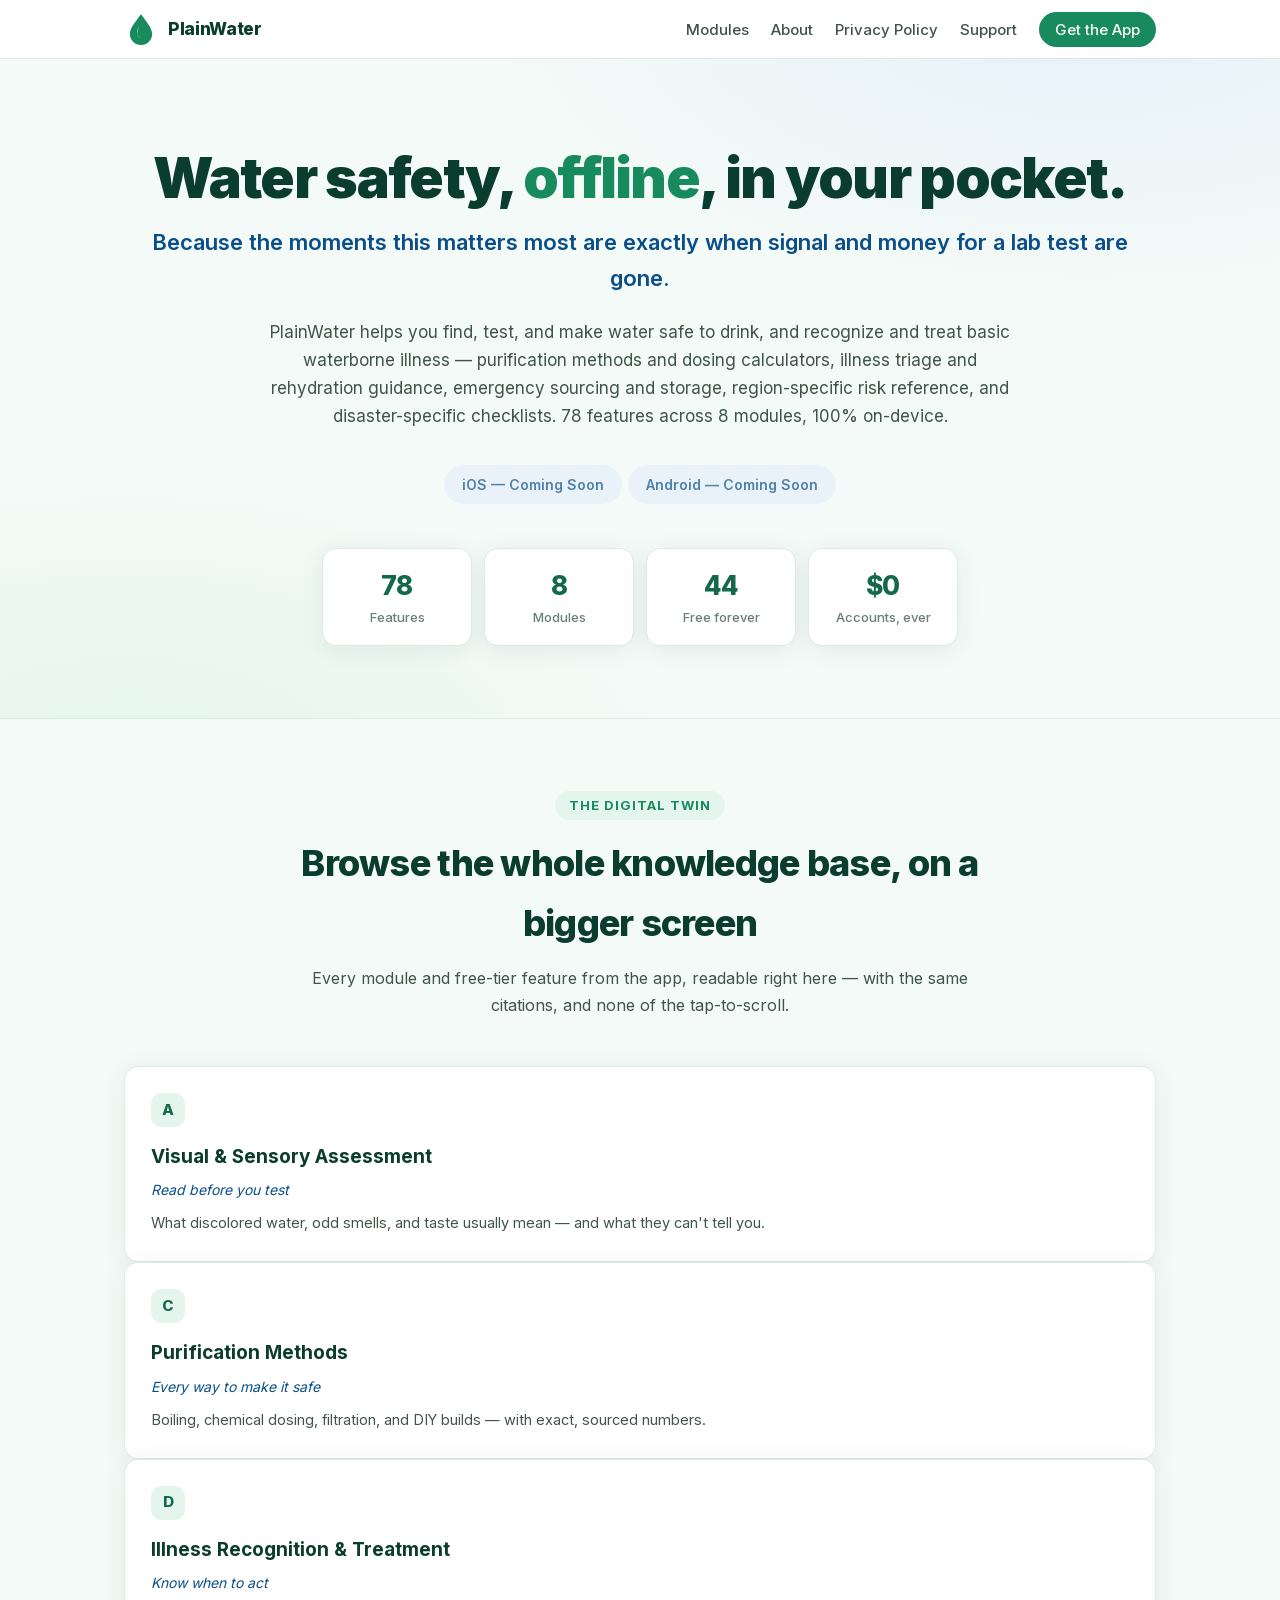
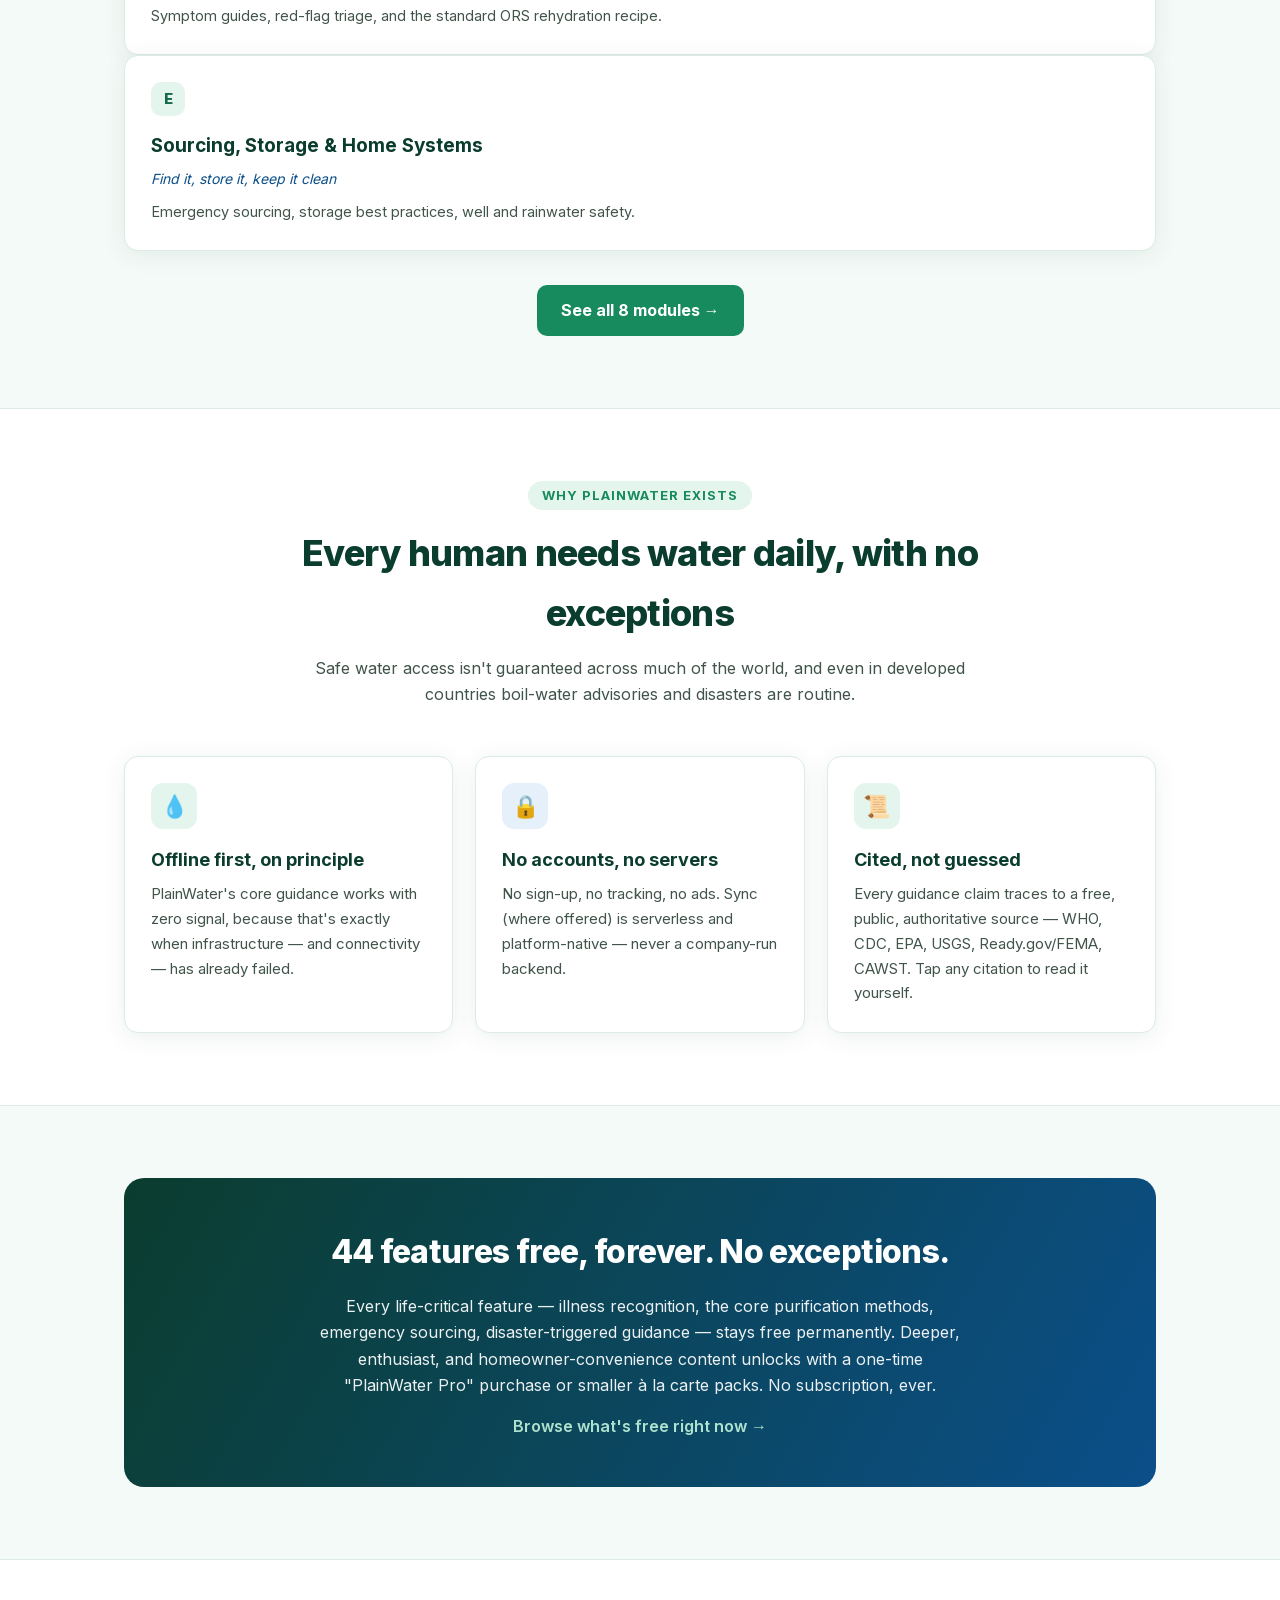
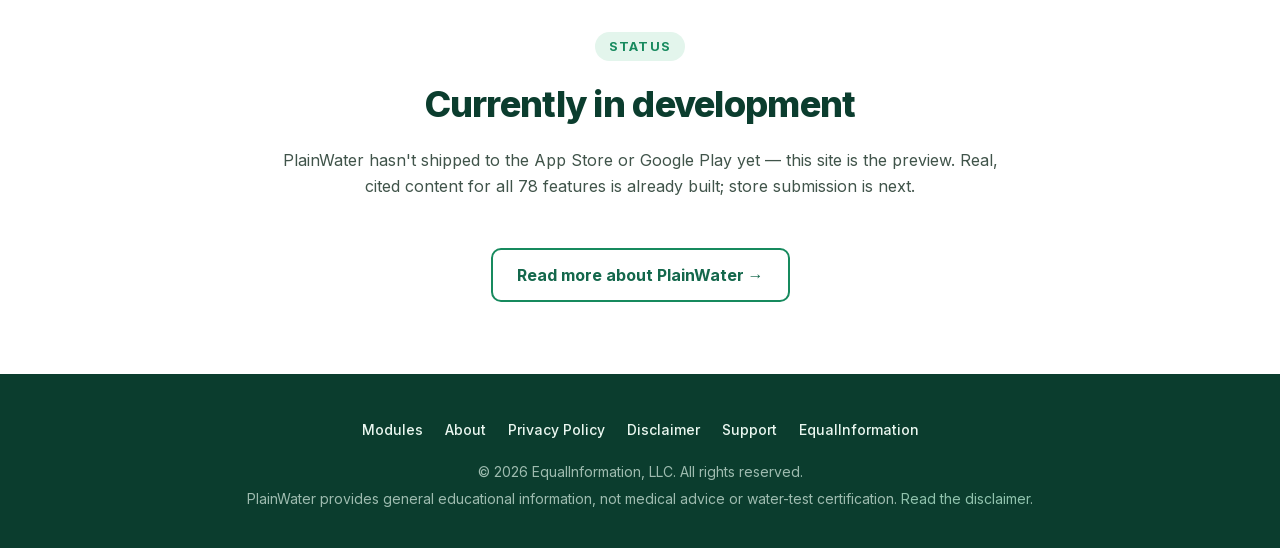
==== index.html @ 854226a3 "Build PlainWater digital-twin site: design system, legal pages, module browser Reuses nutrisize-heal" ====
<!DOCTYPE html>
<html lang="en">
<head>
    <meta charset="UTF-8">
    <meta name="viewport" content="width=device-width, initial-scale=1.0">
    <title>PlainWater — Water Safety, Offline, In Your Pocket</title>
    <meta name="description" content="Water-safety expertise — normally locked behind labs, NGOs, and public-health departments — directly in your pocket, offline. 78 features across 8 modules, free where it matters most.">
    <link rel="canonical" href="https://bpupadhyaya.github.io/plainwater-site/">
    <link rel="icon" type="image/svg+xml" href="assets/img/favicon.svg">
    <meta name="theme-color" content="#0b3d2e">
    <meta property="og:title" content="PlainWater — Water Safety, Offline, In Your Pocket">
    <meta property="og:description" content="Water-safety expertise directly in your pocket, offline — since the people who need it most often have no signal and no money for a lab test.">
    <meta property="og:url" content="https://bpupadhyaya.github.io/plainwater-site/">
    <meta property="og:type" content="website">
    <meta property="og:site_name" content="PlainWater">
    <meta name="twitter:card" content="summary">
    <link rel="stylesheet" href="assets/fonts/inter.css">
    <link rel="stylesheet" href="assets/css/style.css">
    <link rel="stylesheet" href="assets/css/modules.css">
    <script type="application/ld+json">
    {
      "@context": "https://schema.org",
      "@type": "MobileApplication",
      "name": "PlainWater",
      "description": "Offline-first water-safety app: find, test, and make water safe to drink, and recognize/treat basic waterborne illness. 78 features across 8 modules.",
      "url": "https://bpupadhyaya.github.io/plainwater-site/",
      "applicationCategory": "MedicalApplication",
      "operatingSystem": "iOS, Android",
      "offers": { "@type": "Offer", "price": "0", "priceCurrency": "USD", "description": "Free download with optional one-time premium unlocks" },
      "author": { "@type": "Organization", "name": "EqualInformation, LLC", "url": "https://equalinformation.com" }
    }
    </script>
</head>
<body>

<nav>
    <div class="nav-inner">
        <a href="./" class="nav-logo">
            <img src="assets/img/favicon.svg" alt="" width="34" height="34">
            PlainWater
        </a>
        <ul class="nav-links">
            <li><a href="modules/">Modules</a></li>
            <li><a href="about/">About</a></li>
            <li><a href="privacy/">Privacy Policy</a></li>
            <li><a href="support/">Support</a></li>
            <li><a href="#download" class="nav-cta">Get the App</a></li>
        </ul>
        <button class="mobile-menu-btn" onclick="document.querySelector('.nav-links').classList.toggle('show')" aria-label="Menu">&#9776;</button>
    </div>
</nav>

<header class="hero" id="download">
    <div class="wrap">
        <h1>Water safety, <span class="accent">offline</span>, in your pocket.</h1>
        <p class="tagline">Because the moments this matters most are exactly when signal and money for a lab test are gone.</p>
        <p class="lede">
            PlainWater helps you find, test, and make water safe to drink, and recognize and
            treat basic waterborne illness — purification methods and dosing calculators,
            illness triage and rehydration guidance, emergency sourcing and storage,
            region-specific risk reference, and disaster-specific checklists. 78 features across
            8 modules, 100% on-device.
        </p>
        <div class="store-buttons">
            <span class="platform" style="opacity:0.7;">iOS — Coming Soon</span>
            <span class="platform" style="opacity:0.7;">Android — Coming Soon</span>
        </div>
        <div class="stats">
            <div class="stat"><div class="num">78</div><div class="label">Features</div></div>
            <div class="stat"><div class="num">8</div><div class="label">Modules</div></div>
            <div class="stat"><div class="num">44</div><div class="label">Free forever</div></div>
            <div class="stat"><div class="num">$0</div><div class="label">Accounts, ever</div></div>
        </div>
    </div>
</header>

<section class="tint" id="browse">
    <div class="wrap">
        <div class="section-head">
            <span class="kicker">The digital twin</span>
            <h2>Browse the whole knowledge base, on a bigger screen</h2>
            <p>Every module and free-tier feature from the app, readable right here — with the same citations, and none of the tap-to-scroll.</p>
        </div>
        <div class="module-grid">
            <a class="module-card" href="modules/a/"><span class="m-letter">A</span><h3>Visual &amp; Sensory Assessment</h3><p class="m-tagline">Read before you test</p><p>What discolored water, odd smells, and taste usually mean — and what they can't tell you.</p></a>
            <a class="module-card" href="modules/c/"><span class="m-letter">C</span><h3>Purification Methods</h3><p class="m-tagline">Every way to make it safe</p><p>Boiling, chemical dosing, filtration, and DIY builds — with exact, sourced numbers.</p></a>
            <a class="module-card" href="modules/d/"><span class="m-letter">D</span><h3>Illness Recognition &amp; Treatment</h3><p class="m-tagline">Know when to act</p><p>Symptom guides, red-flag triage, and the standard ORS rehydration recipe.</p></a>
            <a class="module-card" href="modules/e/"><span class="m-letter">E</span><h3>Sourcing, Storage &amp; Home Systems</h3><p class="m-tagline">Find it, store it, keep it clean</p><p>Emergency sourcing, storage best practices, well and rainwater safety.</p></a>
        </div>
        <div style="text-align:center; margin-top:34px;">
            <a class="btn" href="modules/">See all 8 modules &rarr;</a>
        </div>
    </div>
</section>

<section id="why">
    <div class="wrap">
        <div class="section-head">
            <span class="kicker">Why PlainWater exists</span>
            <h2>Every human needs water daily, with no exceptions</h2>
            <p>Safe water access isn't guaranteed across much of the world, and even in developed countries boil-water advisories and disasters are routine.</p>
        </div>
        <div class="grid">
            <div class="card">
                <div class="icon">&#128167;</div>
                <h3>Offline first, on principle</h3>
                <p>PlainWater's core guidance works with zero signal, because that's exactly when infrastructure — and connectivity — has already failed.</p>
            </div>
            <div class="card">
                <div class="icon blue">&#128274;</div>
                <h3>No accounts, no servers</h3>
                <p>No sign-up, no tracking, no ads. Sync (where offered) is serverless and platform-native — never a company-run backend.</p>
            </div>
            <div class="card">
                <div class="icon">&#128220;</div>
                <h3>Cited, not guessed</h3>
                <p>Every guidance claim traces to a free, public, authoritative source — WHO, CDC, EPA, USGS, Ready.gov/FEMA, CAWST. Tap any citation to read it yourself.</p>
            </div>
        </div>
    </div>
</section>

<section class="tint">
    <div class="wrap">
        <div class="privacy-banner">
            <h2>44 features free, forever. No exceptions.</h2>
            <p>
                Every life-critical feature — illness recognition, the core purification methods,
                emergency sourcing, disaster-triggered guidance — stays free permanently. Deeper,
                enthusiast, and homeowner-convenience content unlocks with a one-time
                "PlainWater Pro" purchase or smaller à la carte packs. No subscription, ever.
            </p>
            <p><a href="modules/">Browse what's free right now &rarr;</a></p>
        </div>
    </div>
</section>

<section>
    <div class="wrap" style="text-align:center;">
        <div class="section-head">
            <span class="kicker">Status</span>
            <h2>Currently in development</h2>
            <p>PlainWater hasn't shipped to the App Store or Google Play yet — this site is the preview. Real, cited content for all 78 features is already built; store submission is next.</p>
        </div>
        <a class="btn outline" href="about/">Read more about PlainWater &rarr;</a>
    </div>
</section>

<footer>
    <div class="footer-inner">
        <ul class="footer-links">
            <li><a href="modules/">Modules</a></li>
            <li><a href="about/">About</a></li>
            <li><a href="privacy/">Privacy Policy</a></li>
            <li><a href="disclaimer/">Disclaimer</a></li>
            <li><a href="support/">Support</a></li>
            <li><a href="https://equalinformation.com" target="_blank" rel="noopener">EqualInformation</a></li>
        </ul>
        <p class="footer-copy">
            &copy; 2026 EqualInformation, LLC. All rights reserved.<br>
            PlainWater provides general educational information, not medical advice or water-test certification. <a href="disclaimer/">Read the disclaimer</a>.
        </p>
    </div>
</footer>

</body>
</html>
---- assets/fonts/inter.css ----
/* Inter variable font (latin subset) — self-hosted, no third-party requests.
   Single variable file covers all weights 100–900. */
@font-face {
    font-family: 'Inter';
    font-style: normal;
    font-weight: 100 900;
    font-display: swap;
    src: url(inter-latin-var.woff2) format('woff2');
    unicode-range: U+0000-00FF, U+0131, U+0152-0153, U+02BB-02BC, U+02C6, U+02DA, U+02DC, U+0304, U+0308, U+0329, U+2000-206F, U+20AC, U+2122, U+2191, U+2193, U+2212, U+2215, U+FEFF, U+FFFD;
}
---- assets/css/style.css ----
/* Nutrisize Health — brand stylesheet
   Palette: clinical blue (trust/health) + traffic-light greens (go/healthy) */

:root {
    --green-900: #0b3d2e;
    --green-700: #14684c;
    --green-600: #178a5e;
    --green-500: #1fa971;
    --green-100: #e3f5ec;
    --blue-700: #0b4f8a;
    --blue-600: #1268b3;
    --blue-100: #e5f0fa;
    --amber-500: #d97706;
    --red-500: #dc2626;
    --ink: #12211b;
    --ink-soft: #40544a;
    --ink-faint: #6b7f74;
    --paper: #ffffff;
    --paper-tint: #f4faf7;
    --line: #dcebe3;
    --radius: 14px;
    --shadow: 0 4px 24px rgba(11, 61, 46, 0.08);
    --maxw: 1080px;
}

* { margin: 0; padding: 0; box-sizing: border-box; }

html { scroll-behavior: smooth; }

body {
    font-family: 'Inter', -apple-system, BlinkMacSystemFont, 'Segoe UI', Roboto, sans-serif;
    color: var(--ink);
    background: var(--paper);
    line-height: 1.65;
    -webkit-font-smoothing: antialiased;
}

img { max-width: 100%; }

a { color: var(--blue-600); text-decoration: none; }
a:hover { text-decoration: underline; }

.wrap { max-width: var(--maxw); margin: 0 auto; padding: 0 24px; }

/* ---------- Navigation ---------- */
nav {
    position: sticky; top: 0; z-index: 50;
    background: rgba(255, 255, 255, 0.92);
    backdrop-filter: blur(10px);
    border-bottom: 1px solid var(--line);
}
.nav-inner {
    max-width: var(--maxw); margin: 0 auto; padding: 12px 24px;
    display: flex; align-items: center; gap: 28px;
}
.nav-logo {
    display: flex; align-items: center; gap: 10px;
    font-weight: 800; font-size: 17px; color: var(--green-900);
    letter-spacing: -0.02em;
}
.nav-logo:hover { text-decoration: none; }
.nav-logo img { width: 34px; height: 34px; border-radius: 8px; }
.nav-links {
    display: flex; gap: 22px; list-style: none; margin-left: auto; align-items: center;
}
.nav-links a { color: var(--ink-soft); font-size: 15px; font-weight: 500; }
.nav-links a:hover { color: var(--green-700); text-decoration: none; }
.nav-cta {
    background: var(--green-600); color: #fff !important;
    padding: 8px 16px; border-radius: 999px; font-weight: 600;
}
.nav-cta:hover { background: var(--green-700); }
.mobile-menu-btn {
    display: none; margin-left: auto; background: none; border: none;
    font-size: 24px; color: var(--green-900); cursor: pointer;
}

/* ---------- Hero ---------- */
.hero {
    background:
        radial-gradient(1000px 500px at 85% -10%, var(--blue-100) 0%, transparent 60%),
        radial-gradient(900px 500px at 10% 110%, var(--green-100) 0%, transparent 60%),
        var(--paper-tint);
    padding: 88px 0 72px;
    text-align: center;
}
.hero-sub { padding: 56px 0 40px; }

/* Breadcrumb trail — climb back to any ancestor without the browser back button. */
.crumbs { background: #fff; border-bottom: 1px solid var(--line); }
.crumbs .wrap { padding: 11px 24px; font-size: 13px; color: var(--ink-faint);
  display: flex; flex-wrap: wrap; align-items: center; gap: 2px 0; }
.crumbs a { color: var(--green-700); font-weight: 600; text-decoration: none; }
.crumbs a:hover { text-decoration: underline; }
.crumbs .sep { margin: 0 9px; color: #b9c9c0; }
.crumbs .current { color: var(--ink-soft); }
.hero h1 {
    font-size: clamp(34px, 5.5vw, 56px);
    font-weight: 900; letter-spacing: -0.03em; line-height: 1.12;
    color: var(--green-900);
}
.hero h1 .accent { color: var(--green-600); }
.hero .tagline {
    margin-top: 14px; font-size: clamp(17px, 2.4vw, 22px);
    font-weight: 600; color: var(--blue-700);
}
.hero .lede {
    margin: 22px auto 0; max-width: 760px;
    font-size: 17px; color: var(--ink-soft);
}

/* Store badges (official Apple/Google artwork; Play PNG has built-in padding,
   so it renders taller to visually match the App Store badge) */
.store-buttons {
    margin-top: 34px; display: flex; gap: 6px; justify-content: center;
    align-items: center; flex-wrap: wrap;
}
.store-buttons a:hover { opacity: 0.85; }
.badge-ios { height: 54px; width: auto; display: block; }
.badge-play { height: 80px; width: auto; display: block; }

/* Stats band */
.stats {
    display: flex; justify-content: center; gap: 12px; flex-wrap: wrap;
    margin-top: 44px;
}
.stat {
    background: #fff; border: 1px solid var(--line); border-radius: var(--radius);
    box-shadow: var(--shadow); padding: 16px 22px; min-width: 150px;
}
.stat .num { font-size: 26px; font-weight: 800; color: var(--green-700); letter-spacing: -0.02em; }
.stat .label { font-size: 13px; color: var(--ink-faint); font-weight: 500; }

/* ---------- Sections ---------- */
section { padding: 72px 0; }
section.tint { background: var(--paper-tint); border-top: 1px solid var(--line); border-bottom: 1px solid var(--line); }
.section-head { text-align: center; max-width: 720px; margin: 0 auto 48px; }
.section-head .kicker {
    display: inline-block; font-size: 13px; font-weight: 700; letter-spacing: 0.08em;
    text-transform: uppercase; color: var(--green-600);
    background: var(--green-100); border-radius: 999px; padding: 4px 14px; margin-bottom: 14px;
}
.section-head h2 { font-size: clamp(26px, 4vw, 36px); font-weight: 800; letter-spacing: -0.02em; color: var(--green-900); }
.section-head p { margin-top: 12px; color: var(--ink-soft); }

/* Feature grid */
.grid { display: grid; grid-template-columns: repeat(3, 1fr); gap: 22px; }
.card {
    background: #fff; border: 1px solid var(--line); border-radius: var(--radius);
    box-shadow: var(--shadow); padding: 26px;
}
.card .icon {
    width: 46px; height: 46px; border-radius: 12px; display: flex;
    align-items: center; justify-content: center; font-size: 22px;
    background: var(--green-100); margin-bottom: 16px;
}
.card .icon.blue { background: var(--blue-100); }
.card h3 { font-size: 18px; font-weight: 700; color: var(--green-900); margin-bottom: 8px; }
.card p { font-size: 15px; color: var(--ink-soft); }

/* App screenshots strip */
.screens-strip {
    display: grid; grid-template-columns: repeat(4, 1fr); gap: 26px;
    max-width: 980px; margin: 0 auto;
}
.phone {
    margin: 0; text-align: center;
}
.phone img {
    width: 100%; height: auto; display: block;
    border-radius: 26px;
    border: 6px solid #10241c;
    box-shadow: 0 12px 34px rgba(11, 61, 46, 0.25);
    background: #000;
}
.phone figcaption {
    margin-top: 12px; font-size: 14px; font-weight: 600; color: var(--ink-soft);
}
@media (max-width: 860px) {
    .screens-strip { grid-template-columns: repeat(2, 1fr); max-width: 480px; }
}

/* Traffic light strip */
.traffic {
    display: flex; align-items: center; justify-content: center;
    gap: 10px; margin-top: 20px; font-size: 14px; color: var(--ink-soft); flex-wrap: wrap;
}
.dot { width: 12px; height: 12px; border-radius: 50%; display: inline-block; }
.dot.g { background: var(--green-600); }
.dot.y { background: var(--amber-500); }
.dot.r { background: var(--red-500); }

/* KPI chips */
.chips { display: flex; flex-wrap: wrap; gap: 10px; justify-content: center; }
.chip {
    background: #fff; border: 1px solid var(--line); border-radius: 999px;
    padding: 8px 16px; font-size: 14px; font-weight: 600; color: var(--green-800, #0f5b40);
}

/* Platforms */
.platforms { display: flex; flex-wrap: wrap; gap: 12px; justify-content: center; }
.platform {
    background: var(--blue-100); color: var(--blue-700);
    border-radius: 999px; padding: 8px 18px; font-weight: 600; font-size: 14px;
}

/* Privacy banner */
.privacy-banner {
    background: linear-gradient(120deg, var(--green-900), var(--blue-700));
    color: #fff; border-radius: 20px; padding: 48px 40px; text-align: center;
}
.privacy-banner h2 { font-size: clamp(24px, 3.6vw, 32px); font-weight: 800; letter-spacing: -0.02em; }
.privacy-banner p { margin: 14px auto 0; max-width: 640px; opacity: 0.92; }
.privacy-banner a { color: #bdf0d8; font-weight: 600; }

/* ---------- Content pages (privacy, disclaimer, support) ---------- */
.page-title { padding: 56px 0 8px; }
.page-title h1 { font-size: clamp(28px, 4.5vw, 40px); font-weight: 800; letter-spacing: -0.02em; color: var(--green-900); }
.page-title .meta { color: var(--ink-faint); margin-top: 8px; font-size: 14px; }
.content { padding: 32px 0 72px; max-width: 800px; }
.content h2, .content h3 { color: var(--green-900); margin: 32px 0 10px; letter-spacing: -0.01em; }
.content h3 { font-size: 19px; }
.content p, .content li { color: var(--ink-soft); font-size: 15.5px; }
.content ul { padding-left: 22px; margin: 10px 0; }
.content li { margin: 6px 0; }
.policy-number {
    display: inline-flex; align-items: center; justify-content: center;
    width: 26px; height: 26px; border-radius: 8px; margin-right: 8px;
    background: var(--green-100); color: var(--green-700);
    font-size: 13px; font-weight: 700; vertical-align: 2px;
}
.notice {
    background: var(--blue-100); border: 1px solid #cbe1f5; border-radius: var(--radius);
    padding: 18px 22px; margin: 20px 0; color: var(--blue-700); font-size: 15px;
}

/* Buttons */
.btn {
    display: inline-block; background: var(--green-600); color: #fff;
    border-radius: 10px; padding: 12px 24px; font-weight: 700;
}
.btn:hover { background: var(--green-700); text-decoration: none; }
.btn.outline { background: transparent; border: 2px solid var(--green-600); color: var(--green-700); }

/* ---------- Footer ---------- */
footer {
    background: var(--green-900); color: #cfe6db; padding: 44px 0 36px;
    font-size: 14px;
}
.footer-inner { max-width: var(--maxw); margin: 0 auto; padding: 0 24px; text-align: center; }
.footer-links { list-style: none; display: flex; gap: 22px; justify-content: center; flex-wrap: wrap; margin-bottom: 18px; }
.footer-links a { color: #eaf7f0; font-weight: 500; }
.footer-social { display: flex; gap: 20px; justify-content: center; align-items: center; flex-wrap: wrap; margin-bottom: 18px; }
.footer-social a { color: #bdf0d8; display: inline-flex; transition: color .15s, transform .15s; }
.footer-social a:hover { color: #ffffff; transform: translateY(-1px); }
.footer-social svg { width: 21px; height: 21px; fill: currentColor; display: block; }
.footer-copy { opacity: 0.75; line-height: 1.9; }
.footer-copy a { color: #bdf0d8; }

/* ---------- Responsive ---------- */
@media (max-width: 860px) {
    .grid { grid-template-columns: repeat(2, 1fr); }
}
@media (max-width: 768px) {
    .nav-links {
        display: none; position: absolute; top: 100%; left: 0; right: 0;
        background: #fff; border-bottom: 1px solid var(--line);
        flex-direction: column; padding: 16px 24px; gap: 14px; align-items: flex-start;
    }
    .nav-links.show { display: flex; }
    .mobile-menu-btn { display: block; }
}
@media (max-width: 560px) {
    .grid { grid-template-columns: 1fr; }
    .hero { padding: 60px 0 52px; }
}
---- assets/css/modules.css ----
/* PlainWater module/feature browser — extends style.css's token system.
   No new colors introduced; reuses --green-*/--blue-*/--amber-500/--red-500. */

.module-grid { display: grid; grid-template-columns: repeat(2, 1fr); gap: 20px; }
.module-card {
    display: block; background: #fff; border: 1px solid var(--line);
    border-radius: var(--radius); box-shadow: var(--shadow); padding: 26px;
}
.module-card:hover { text-decoration: none; border-color: var(--green-500); }
.module-card .m-letter {
    display: inline-flex; align-items: center; justify-content: center;
    width: 34px; height: 34px; border-radius: 10px; background: var(--green-100);
    color: var(--green-700); font-weight: 800; font-size: 15px; margin-bottom: 14px;
}
.module-card h3 { font-size: 19px; font-weight: 700; color: var(--green-900); margin-bottom: 6px; }
.module-card .m-tagline { font-size: 14px; font-style: italic; color: var(--blue-700); margin-bottom: 10px; }
.module-card p { font-size: 14.5px; color: var(--ink-soft); }
.module-card .m-counts { margin-top: 14px; font-size: 13px; color: var(--ink-faint); font-weight: 600; }

.feature-list { display: flex; flex-direction: column; gap: 16px; margin-top: 28px; }
.feature-card {
    background: #fff; border: 1px solid var(--line); border-radius: var(--radius);
    box-shadow: var(--shadow); padding: 22px 26px;
}
.feature-card h3 { font-size: 17px; font-weight: 700; color: var(--green-900); margin-bottom: 4px; }
.feature-card .f-summary { font-size: 14.5px; color: var(--ink-soft); margin-bottom: 4px; }
.feature-tier {
    display: inline-block; font-size: 11px; font-weight: 700; letter-spacing: 0.04em;
    text-transform: uppercase; border-radius: 999px; padding: 3px 10px; margin-bottom: 10px;
}
.feature-tier.free { background: var(--green-100); color: var(--green-700); }
.feature-tier.premium { background: #fdf1e0; color: var(--amber-500); }

.feature-entries { margin-top: 14px; display: flex; flex-direction: column; gap: 14px; }
.feature-entry { border-top: 1px solid var(--line); padding-top: 14px; }
.feature-entry h4 { font-size: 15px; font-weight: 700; color: var(--ink); margin-bottom: 4px; }
.feature-entry p { font-size: 14.5px; color: var(--ink-soft); }
.feature-entry .urgency-bar { display: inline-block; width: 4px; height: 14px; border-radius: 2px; margin-right: 8px; vertical-align: -2px; }
.feature-entry .urgency-bar.caution { background: var(--amber-500); }
.feature-entry .urgency-bar.emergency, .feature-entry .urgency-bar.seek-treatment { background: var(--red-500); }
.feature-entry .urgency-bar.info { background: var(--green-500); }
.feature-entry .citations { margin-top: 8px; font-size: 13px; }
.feature-entry .citations a { color: var(--blue-600); font-weight: 600; }
.feature-entry .key-points { margin: 8px 0 0; padding-left: 18px; }
.feature-entry .key-points li { font-size: 13.5px; color: var(--ink); font-weight: 600; margin: 3px 0; }

.premium-note {
    margin-top: 10px; background: #fdf1e0; border: 1px solid #f3d9a8; border-radius: 10px;
    padding: 12px 16px; font-size: 13.5px; color: #7a4a06;
}

.module-nav { display: flex; flex-wrap: wrap; gap: 8px; margin: 24px 0 8px; }
.module-nav a {
    font-size: 13px; font-weight: 700; color: var(--green-700); background: var(--green-100);
    border-radius: 999px; padding: 6px 14px;
}
.module-nav a.current { background: var(--green-600); color: #fff; }

@media (max-width: 700px) {
    .module-grid { grid-template-columns: 1fr; }
}
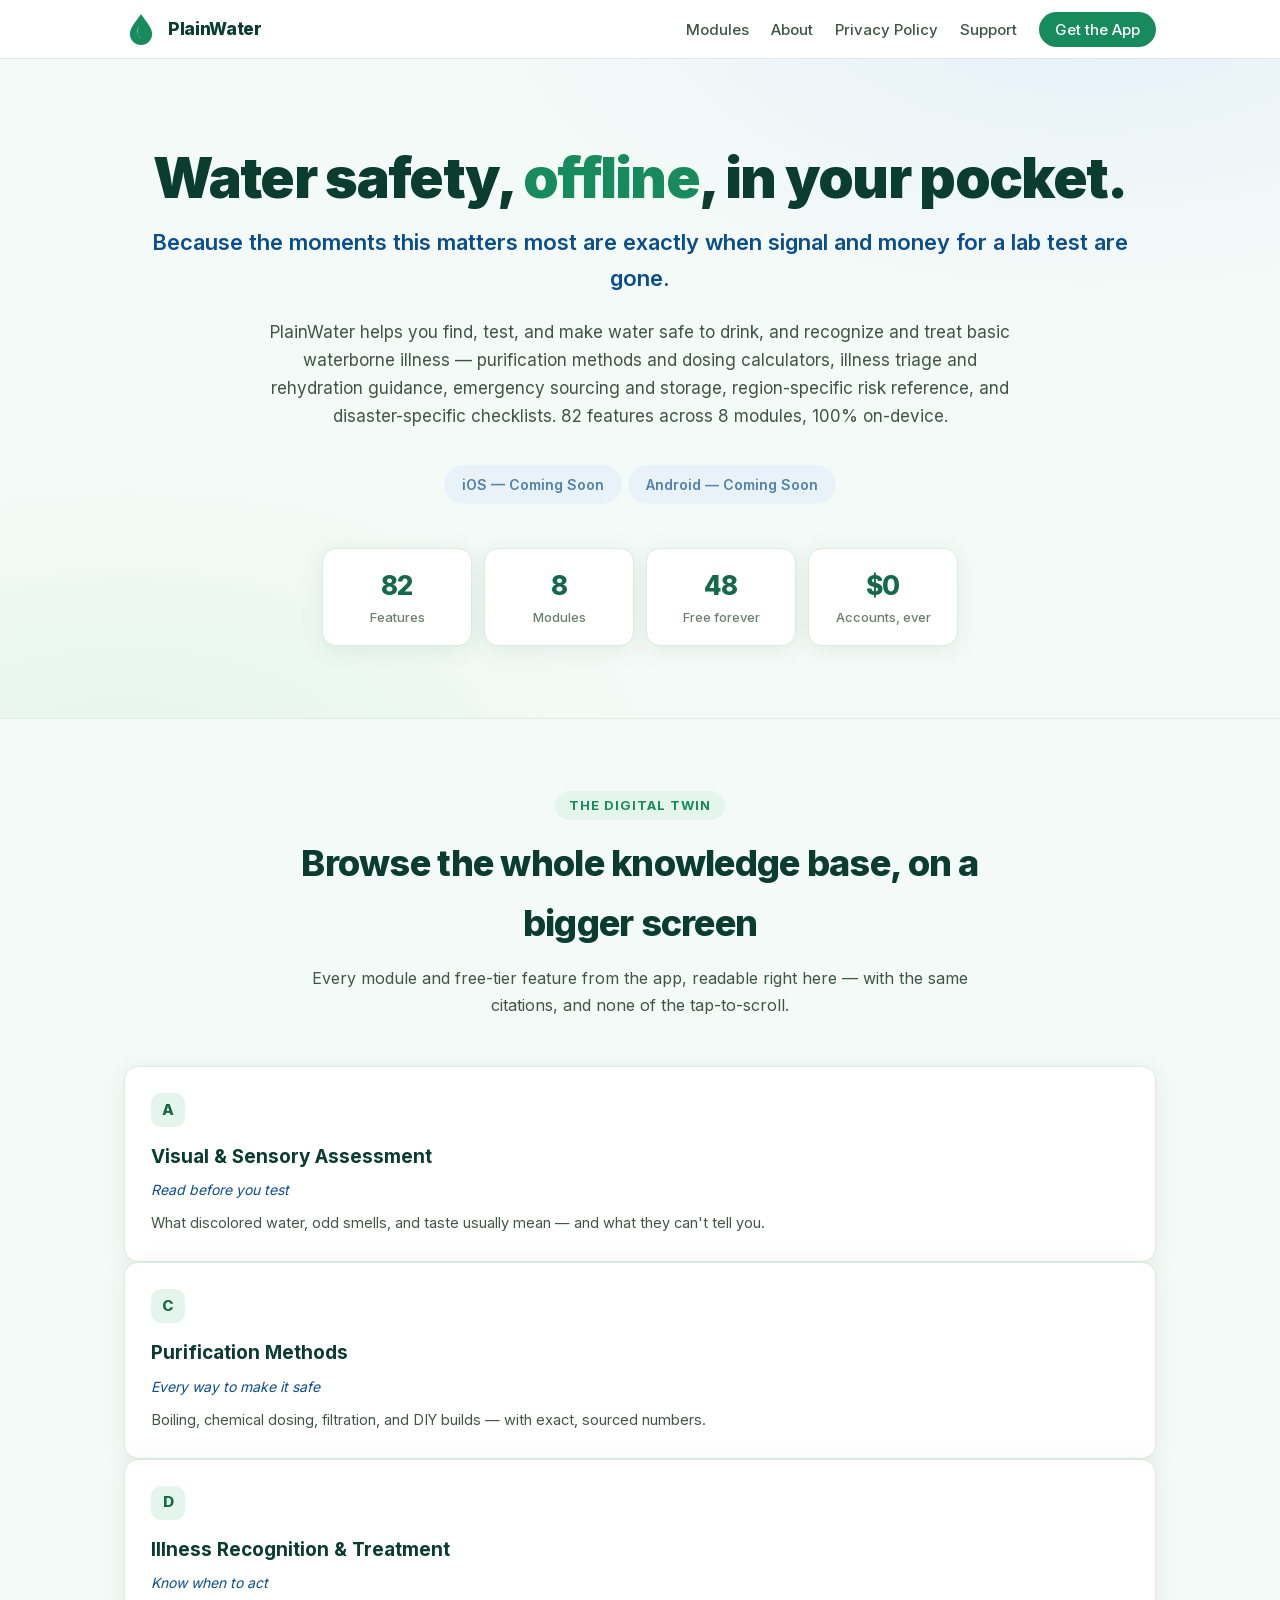
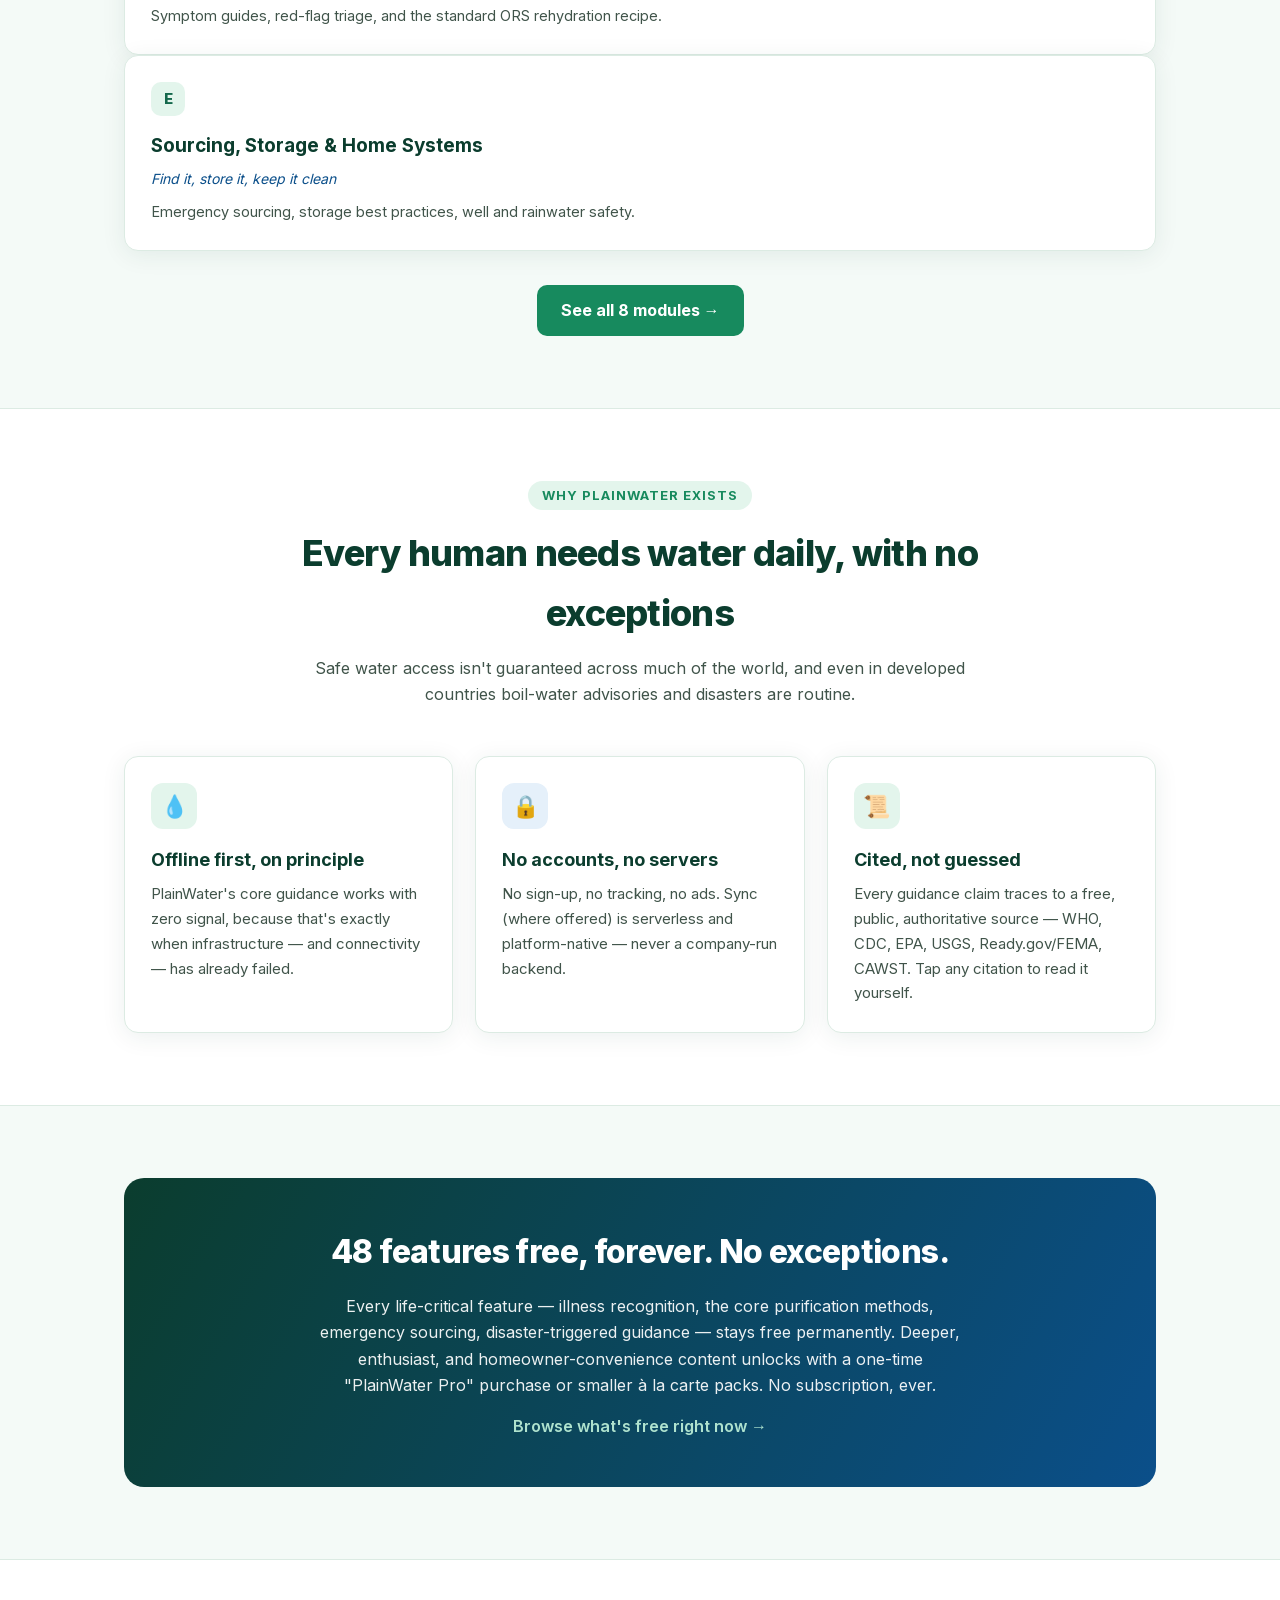
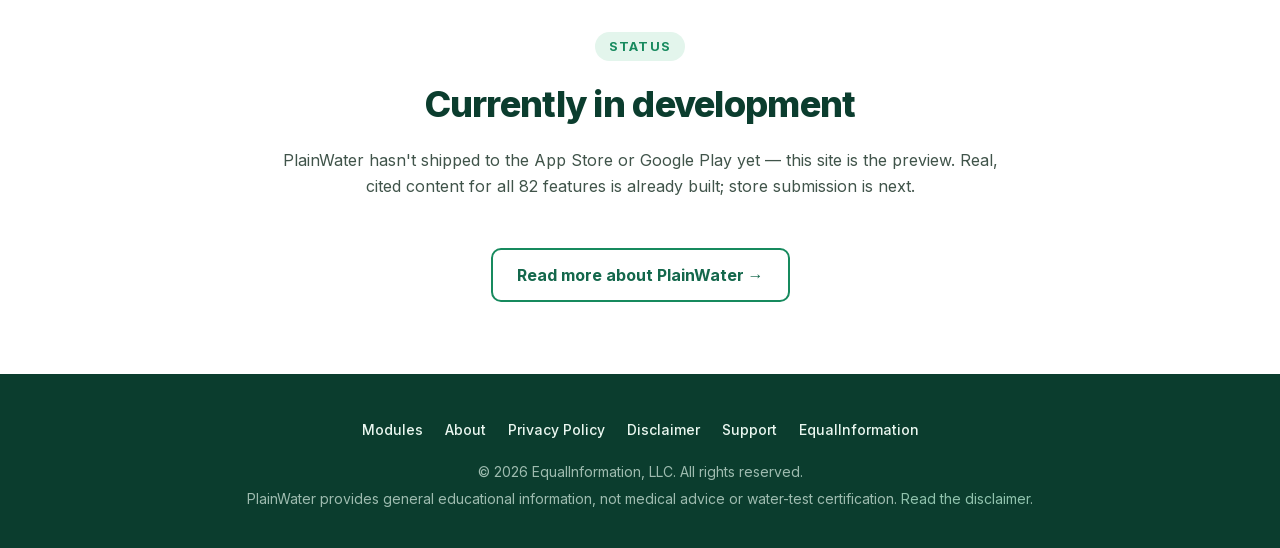
==== commit 678812ec: "Re-sync content + update counts: 78→82 features, 44→48 free Reflects the mobile app's new "everyday " ====
--- a/index.html
+++ b/index.html
@@ -4,7 +4,7 @@
     <meta charset="UTF-8">
     <meta name="viewport" content="width=device-width, initial-scale=1.0">
     <title>PlainWater — Water Safety, Offline, In Your Pocket</title>
-    <meta name="description" content="Water-safety expertise — normally locked behind labs, NGOs, and public-health departments — directly in your pocket, offline. 78 features across 8 modules, free where it matters most.">
+    <meta name="description" content="Water-safety expertise — normally locked behind labs, NGOs, and public-health departments — directly in your pocket, offline. 82 features across 8 modules, free where it matters most.">
     <link rel="canonical" href="https://bpupadhyaya.github.io/plainwater-site/">
     <link rel="icon" type="image/svg+xml" href="assets/img/favicon.svg">
     <meta name="theme-color" content="#0b3d2e">
@@ -22,7 +22,7 @@
       "@context": "https://schema.org",
       "@type": "MobileApplication",
       "name": "PlainWater",
-      "description": "Offline-first water-safety app: find, test, and make water safe to drink, and recognize/treat basic waterborne illness. 78 features across 8 modules.",
+      "description": "Offline-first water-safety app: find, test, and make water safe to drink, and recognize/treat basic waterborne illness. 82 features across 8 modules.",
       "url": "https://bpupadhyaya.github.io/plainwater-site/",
       "applicationCategory": "MedicalApplication",
       "operatingSystem": "iOS, Android",
@@ -58,7 +58,7 @@
             PlainWater helps you find, test, and make water safe to drink, and recognize and
             treat basic waterborne illness — purification methods and dosing calculators,
             illness triage and rehydration guidance, emergency sourcing and storage,
-            region-specific risk reference, and disaster-specific checklists. 78 features across
+            region-specific risk reference, and disaster-specific checklists. 82 features across
             8 modules, 100% on-device.
         </p>
         <div class="store-buttons">
@@ -66,9 +66,9 @@
             <span class="platform" style="opacity:0.7;">Android — Coming Soon</span>
         </div>
         <div class="stats">
-            <div class="stat"><div class="num">78</div><div class="label">Features</div></div>
+            <div class="stat"><div class="num">82</div><div class="label">Features</div></div>
             <div class="stat"><div class="num">8</div><div class="label">Modules</div></div>
-            <div class="stat"><div class="num">44</div><div class="label">Free forever</div></div>
+            <div class="stat"><div class="num">48</div><div class="label">Free forever</div></div>
             <div class="stat"><div class="num">$0</div><div class="label">Accounts, ever</div></div>
         </div>
     </div>
@@ -123,7 +123,7 @@
 <section class="tint">
     <div class="wrap">
         <div class="privacy-banner">
-            <h2>44 features free, forever. No exceptions.</h2>
+            <h2>48 features free, forever. No exceptions.</h2>
             <p>
                 Every life-critical feature — illness recognition, the core purification methods,
                 emergency sourcing, disaster-triggered guidance — stays free permanently. Deeper,
@@ -140,7 +140,7 @@
         <div class="section-head">
             <span class="kicker">Status</span>
             <h2>Currently in development</h2>
-            <p>PlainWater hasn't shipped to the App Store or Google Play yet — this site is the preview. Real, cited content for all 78 features is already built; store submission is next.</p>
+            <p>PlainWater hasn't shipped to the App Store or Google Play yet — this site is the preview. Real, cited content for all 82 features is already built; store submission is next.</p>
         </div>
         <a class="btn outline" href="about/">Read more about PlainWater &rarr;</a>
     </div>
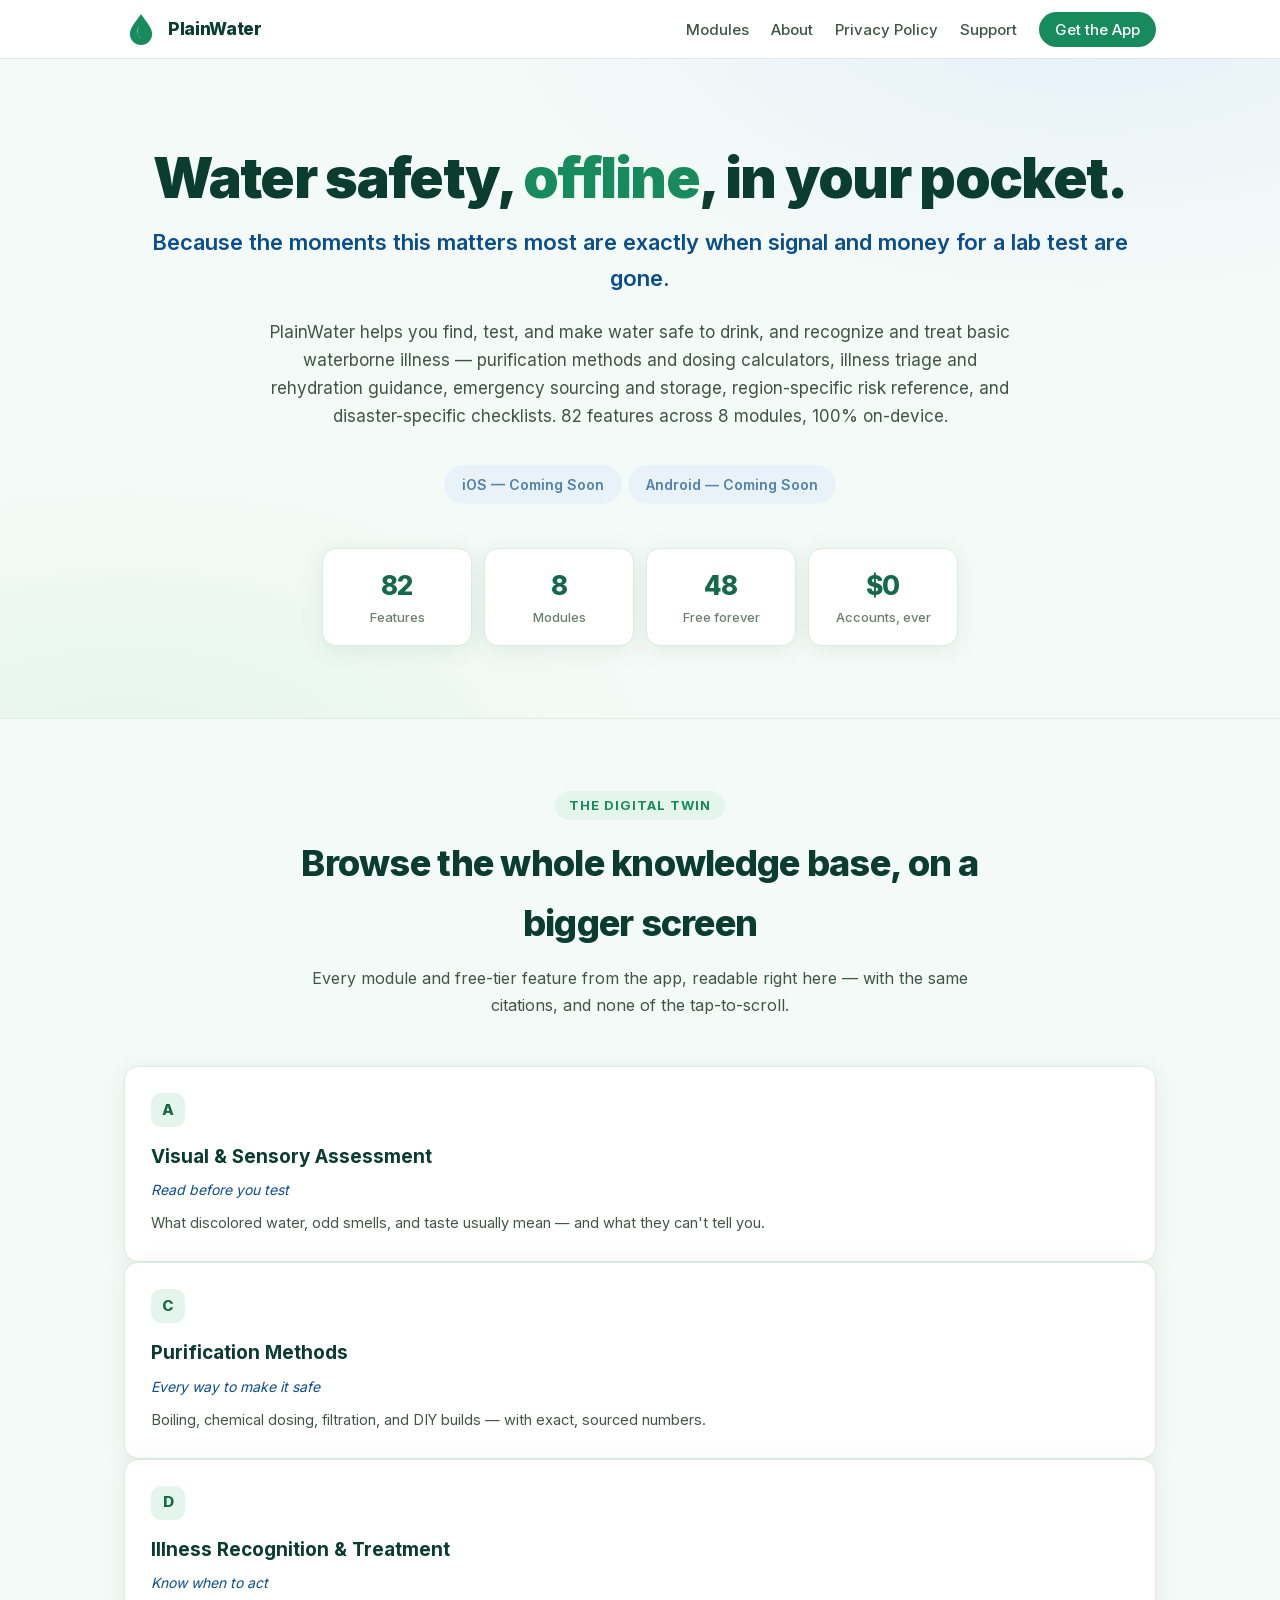
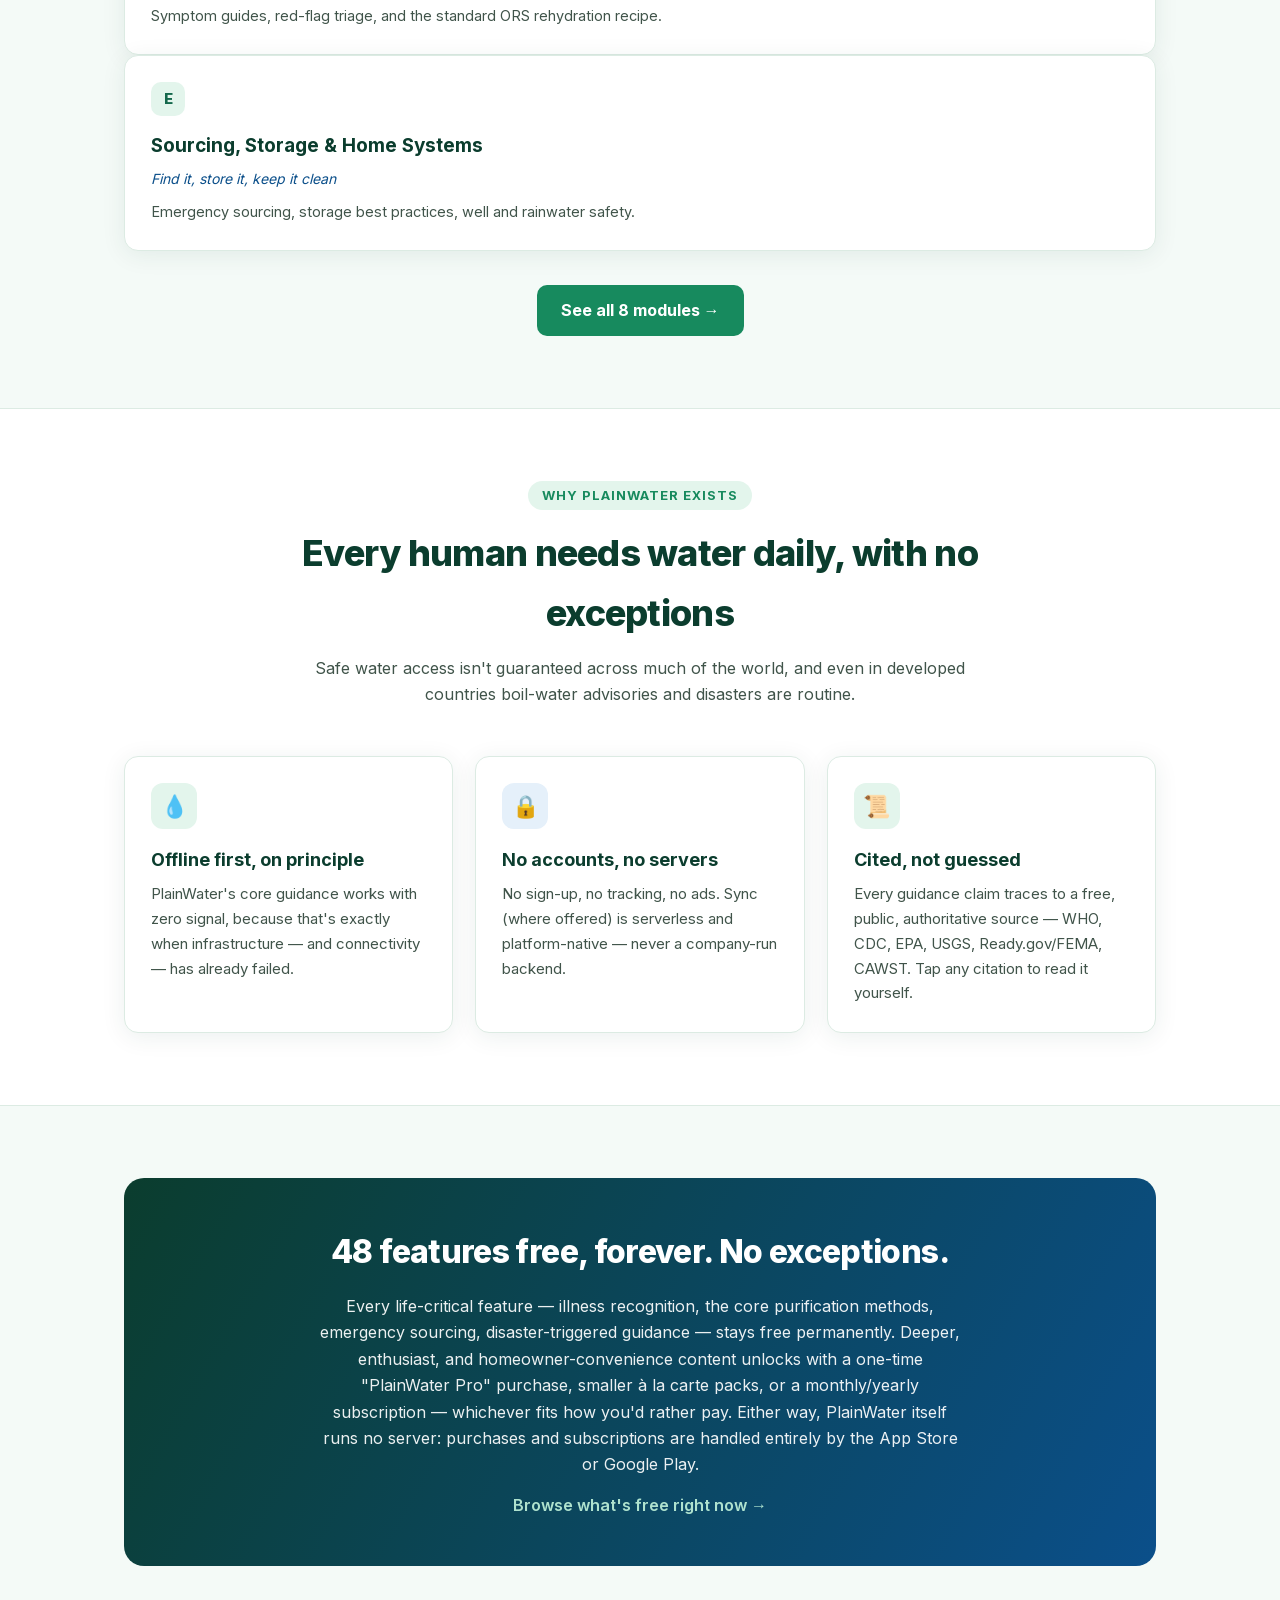
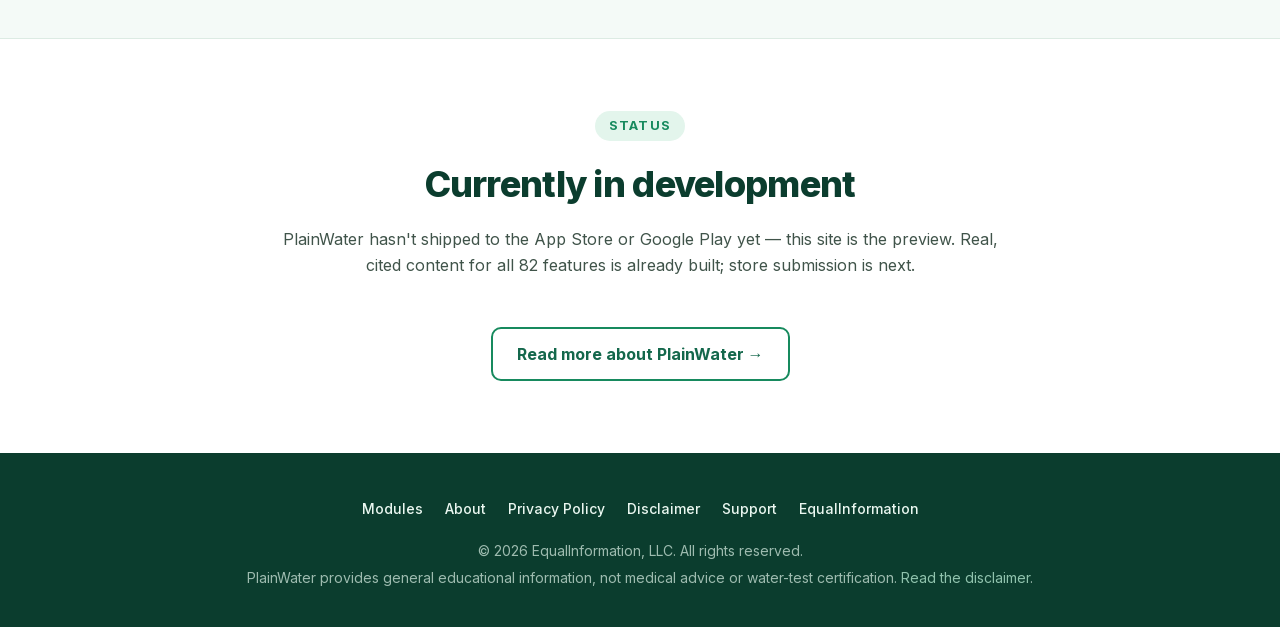
==== commit 027d18d2: "Correct "No subscription, ever" copy — payment model now includes subscription Co-Authored-By: Claud" ====
--- a/index.html
+++ b/index.html
@@ -128,7 +128,10 @@
                 Every life-critical feature — illness recognition, the core purification methods,
                 emergency sourcing, disaster-triggered guidance — stays free permanently. Deeper,
                 enthusiast, and homeowner-convenience content unlocks with a one-time
-                "PlainWater Pro" purchase or smaller à la carte packs. No subscription, ever.
+                "PlainWater Pro" purchase, smaller à la carte packs, or a monthly/yearly
+                subscription — whichever fits how you'd rather pay. Either way, PlainWater itself
+                runs no server: purchases and subscriptions are handled entirely by the App
+                Store or Google Play.
             </p>
             <p><a href="modules/">Browse what's free right now &rarr;</a></p>
         </div>
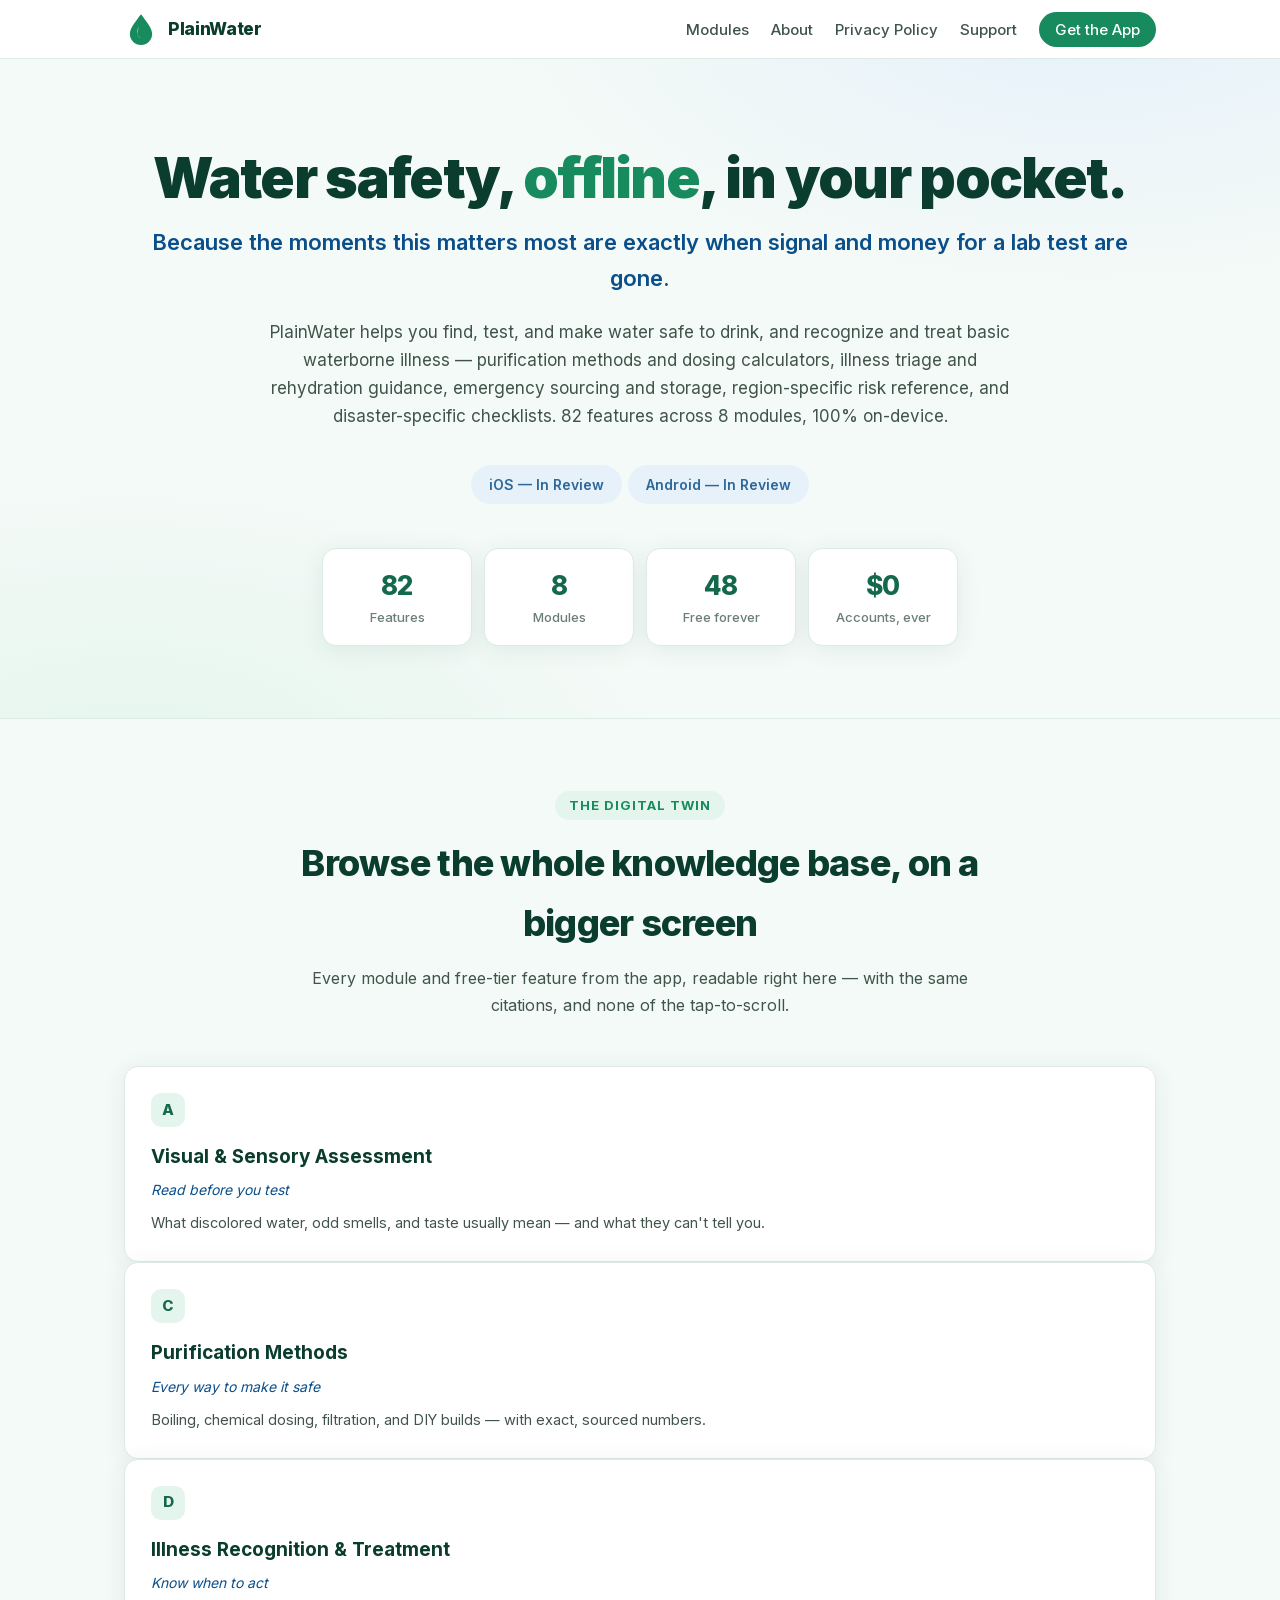
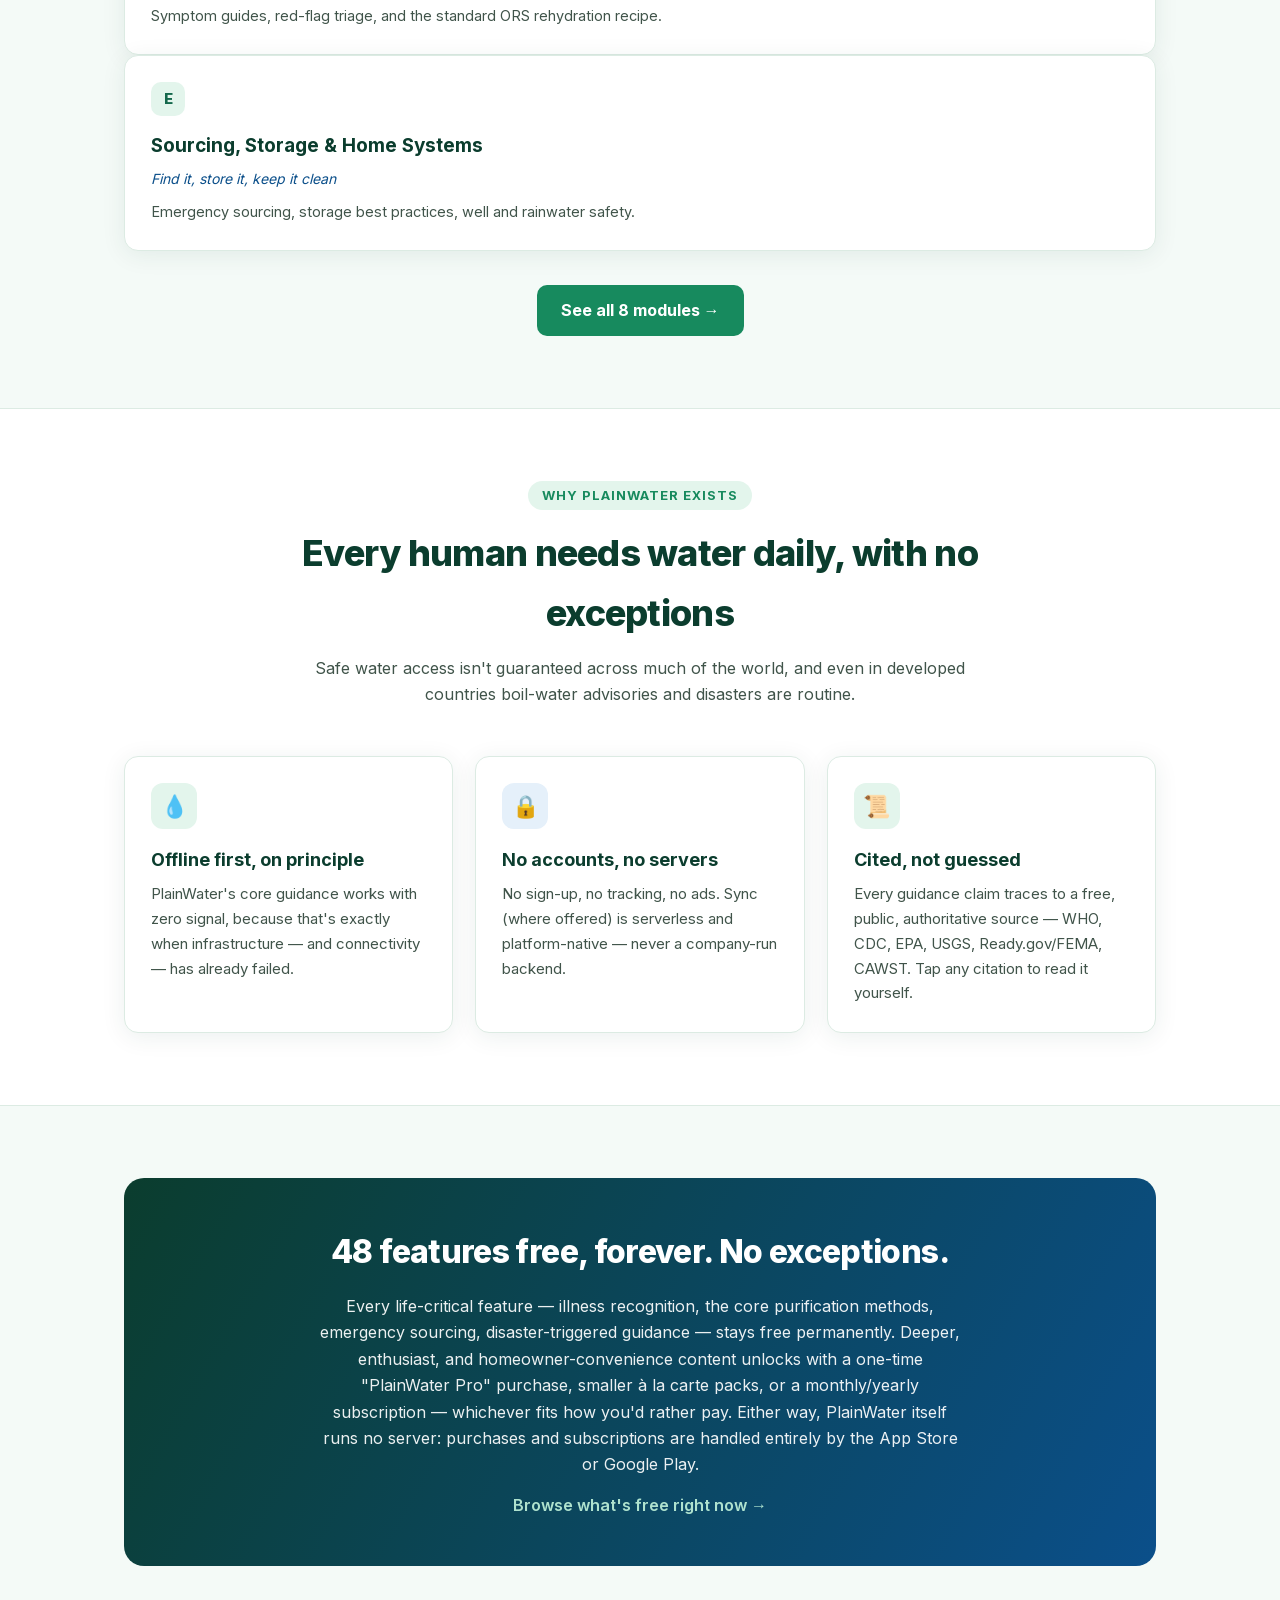
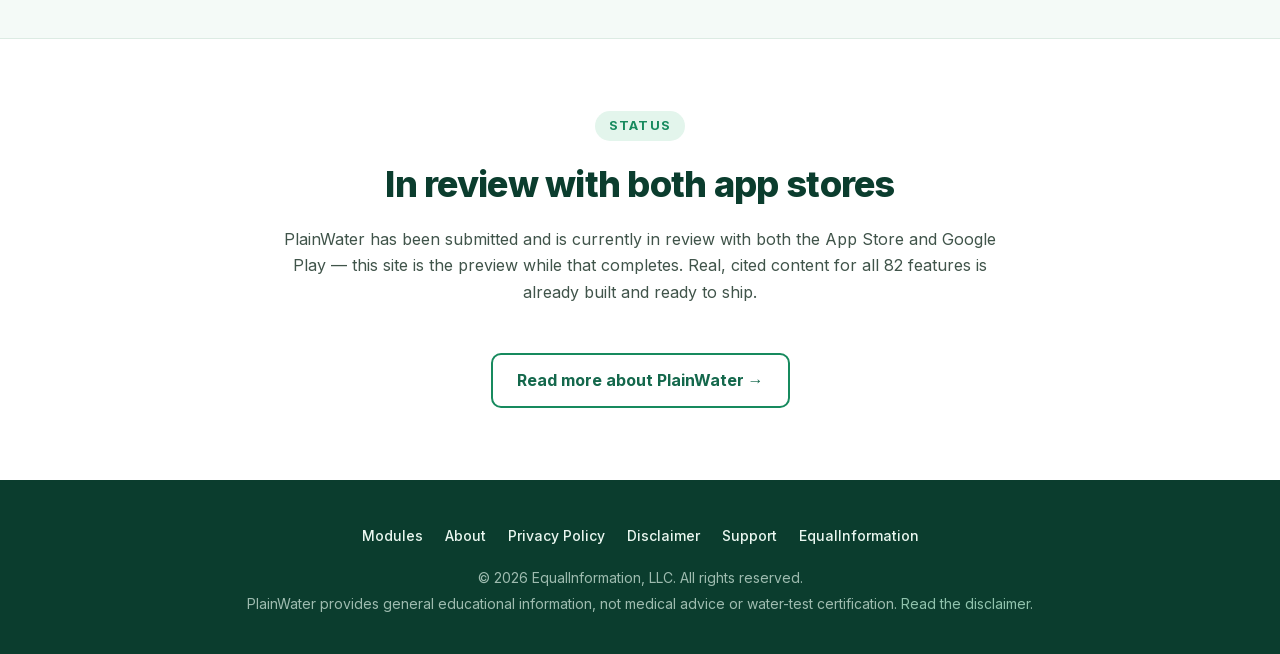
==== commit fb306076: "Update status: both platforms now in review, not pre-submission "store submission is next" was stale" ====
--- a/index.html
+++ b/index.html
@@ -62,8 +62,8 @@
             8 modules, 100% on-device.
         </p>
         <div class="store-buttons">
-            <span class="platform" style="opacity:0.7;">iOS — Coming Soon</span>
-            <span class="platform" style="opacity:0.7;">Android — Coming Soon</span>
+            <span class="platform" style="opacity:0.85;">iOS — In Review</span>
+            <span class="platform" style="opacity:0.85;">Android — In Review</span>
         </div>
         <div class="stats">
             <div class="stat"><div class="num">82</div><div class="label">Features</div></div>
@@ -142,8 +142,8 @@
     <div class="wrap" style="text-align:center;">
         <div class="section-head">
             <span class="kicker">Status</span>
-            <h2>Currently in development</h2>
-            <p>PlainWater hasn't shipped to the App Store or Google Play yet — this site is the preview. Real, cited content for all 82 features is already built; store submission is next.</p>
+            <h2>In review with both app stores</h2>
+            <p>PlainWater has been submitted and is currently in review with both the App Store and Google Play — this site is the preview while that completes. Real, cited content for all 82 features is already built and ready to ship.</p>
         </div>
         <a class="btn outline" href="about/">Read more about PlainWater &rarr;</a>
     </div>
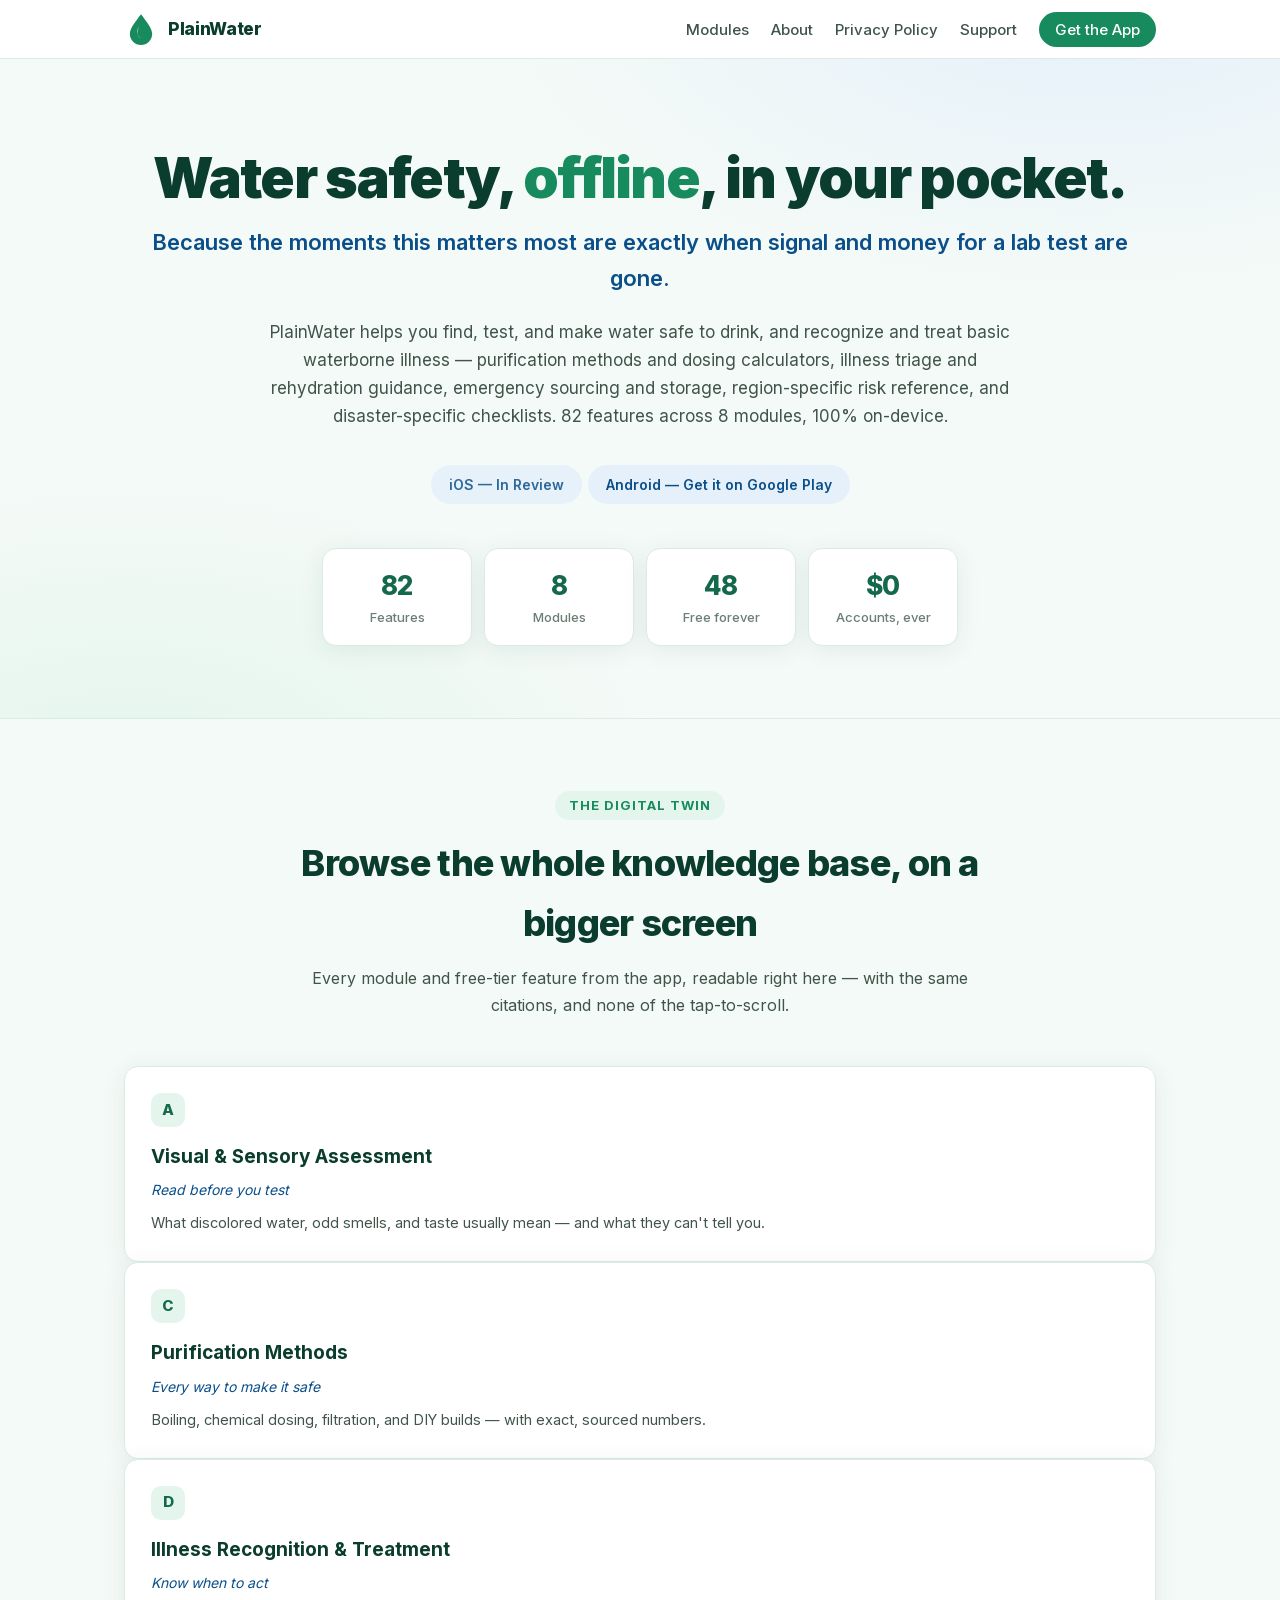
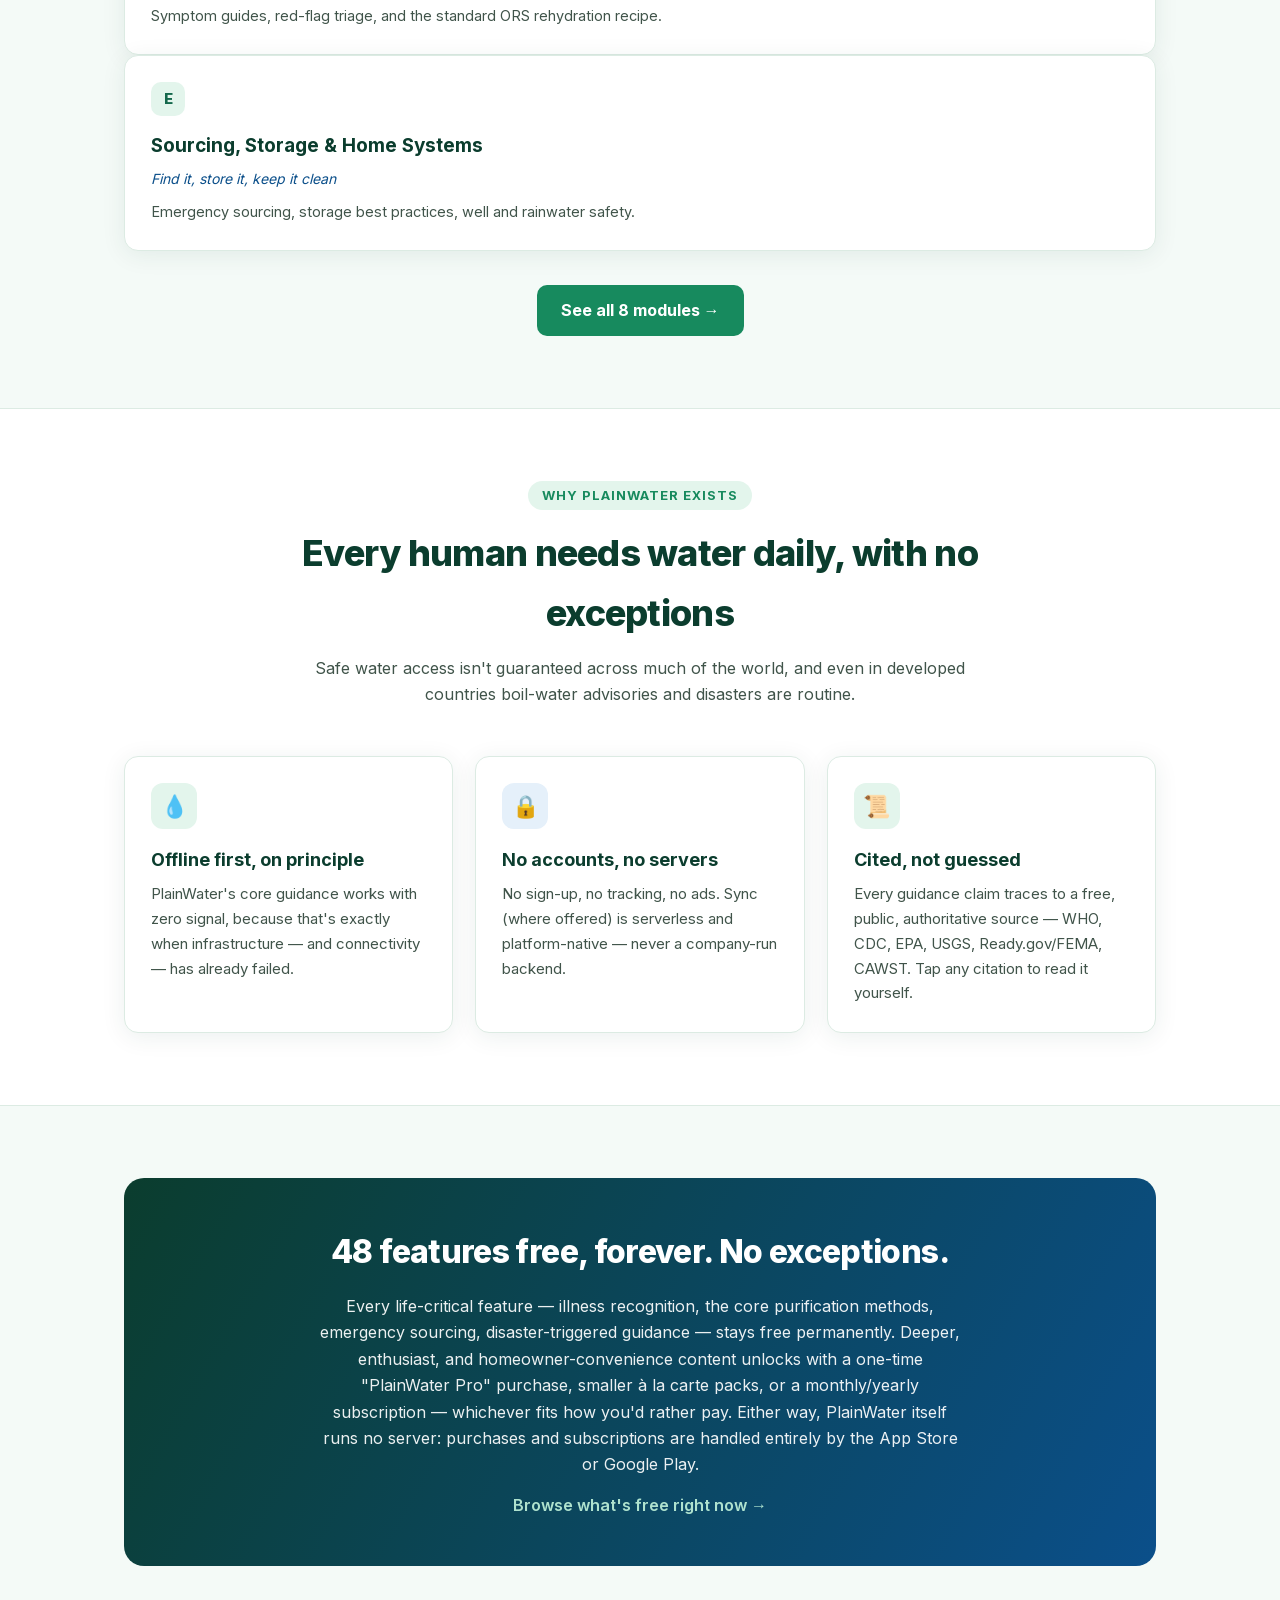
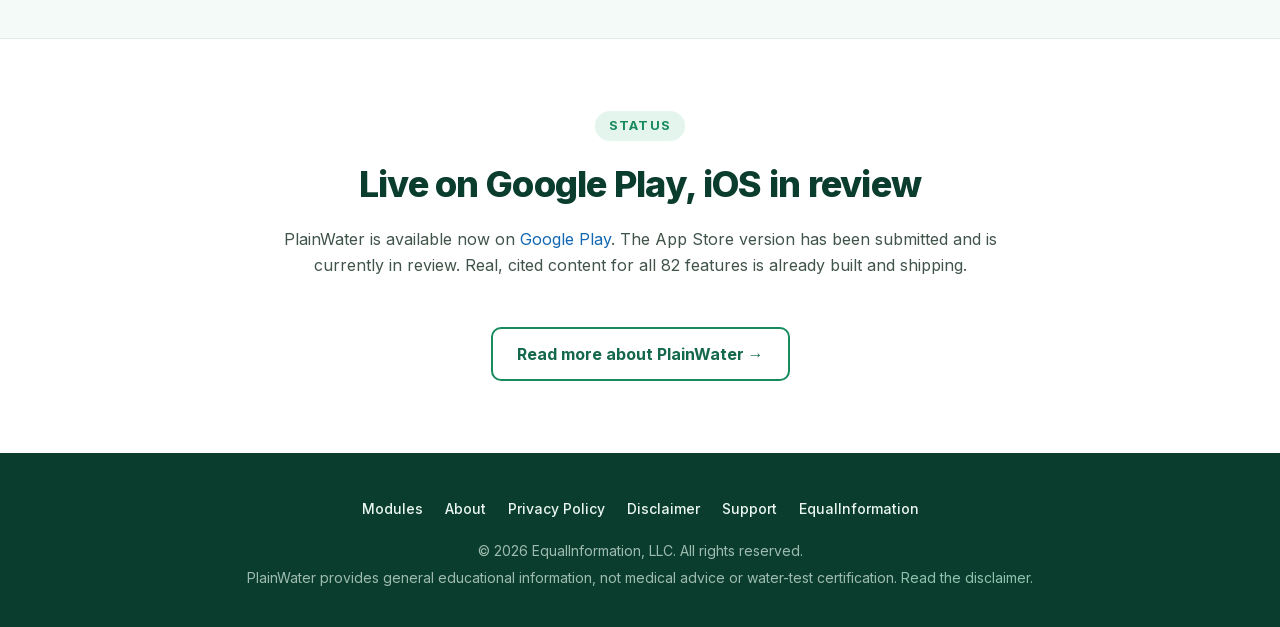
==== commit 7e71cc7b: "Android now live on Google Play Update hero, status section, about, support, and privacy pages to re" ====
--- a/index.html
+++ b/index.html
@@ -63,7 +63,7 @@
         </p>
         <div class="store-buttons">
             <span class="platform" style="opacity:0.85;">iOS — In Review</span>
-            <span class="platform" style="opacity:0.85;">Android — In Review</span>
+            <a class="platform" style="text-decoration:none;" href="https://play.google.com/store/apps/details?id=com.equalinformation.plainwater.app" target="_blank" rel="noopener">Android — Get it on Google Play</a>
         </div>
         <div class="stats">
             <div class="stat"><div class="num">82</div><div class="label">Features</div></div>
@@ -142,8 +142,8 @@
     <div class="wrap" style="text-align:center;">
         <div class="section-head">
             <span class="kicker">Status</span>
-            <h2>In review with both app stores</h2>
-            <p>PlainWater has been submitted and is currently in review with both the App Store and Google Play — this site is the preview while that completes. Real, cited content for all 82 features is already built and ready to ship.</p>
+            <h2>Live on Google Play, iOS in review</h2>
+            <p>PlainWater is available now on <a href="https://play.google.com/store/apps/details?id=com.equalinformation.plainwater.app" target="_blank" rel="noopener">Google Play</a>. The App Store version has been submitted and is currently in review. Real, cited content for all 82 features is already built and shipping.</p>
         </div>
         <a class="btn outline" href="about/">Read more about PlainWater &rarr;</a>
     </div>
